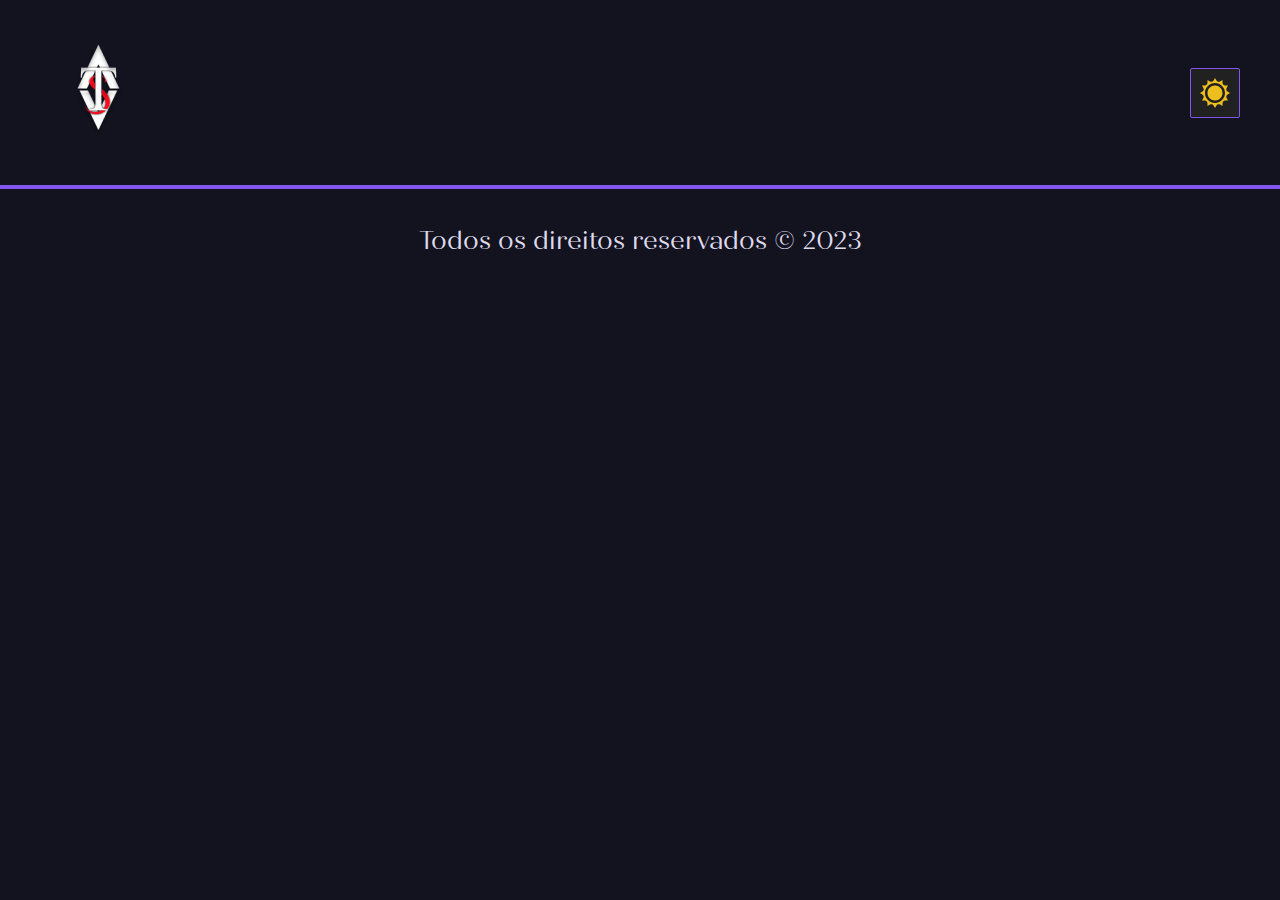
==== Assets/Pages/Capítulos-Destino.html @ 4f45bc05 "commit: no nav" ====
<!DOCTYPE html>
<html lang="pt-br">
<head>
    <meta charset="UTF-8">
    <meta name="viewport" content="width=device-width, initial-scale=1.0">
    <link rel="stylesheet" href="../Sass/style-capítulos.css">
    <title>O Mundo Imperfeito</title>
</head>
<body>
    <header class="header">
        <figure>
            <a href="../../index.html">
                <img src="../Images/Logo.png" alt="Logo">
            </a>
            <a href="../../index.html">
                <img src="../Images/Logo Preta.png" alt="Logo">
            </a>
        </figure>
        <div class="header__button">
            <input type="checkbox" id="checkbox">
            <label for="checkbox" id="ativar">
                <div class="button__background"></div>
            </label>
        </div>
    </header>
    <footer class="footer">
        <h1>Todos os direitos reservados © 2023</h1>
    </footer>
    <script src="../Javascript/Dark-mode.js"></script>
</body>
</html>
---- Assets/Sass/style-capítulos.css ----
.header {
  width: 100%;
  height: 100%;
  display: flex;
  align-items: center;
  justify-content: space-between;
  padding: 40px;
  background-color: #13131F;
  border-bottom: 2px solid #8355EF;
}
.light .header {
  background-color: #F7EAEA;
  border-bottom: 2px solid #CF1928;
}
.header figure {
  display: flex;
  align-items: center;
  justify-content: center;
}
.header figure a:nth-of-type(2) {
  display: none;
}
.light .header figure a:nth-of-type(1) {
  display: none;
}
.light .header figure a:nth-of-type(2) {
  display: block;
}
.header .header__button {
  display: flex;
}
.header .header__button #checkbox {
  display: none;
}
.header .header__button #checkbox:checked + label .button__background {
  background-image: url(../Images/Components/Moon.svg);
}
.header .header__button label {
  width: 50px;
  height: 50px;
  background-color: #212121;
  border: 1px solid #8355EF;
  border-radius: 2px;
  transition: transform 0.2s ease-in-out;
}
.light .header .header__button label {
  border: 1px solid #CF1928;
}
.header .header__button label .button__background {
  background-image: url(../Images/Components/Sun.svg);
  background-size: 30px 30px;
  background-repeat: no-repeat;
  background-position: center center;
  height: 100%;
}

.chapter {
  display: flex;
  flex-direction: column;
  align-items: center;
  justify-content: center;
  padding: 40px;
}
.chapter .chapter__aside {
  display: flex;
  align-items: center;
  justify-content: center;
  flex-direction: column;
}
@media (min-width: 540px) {
  .chapter .chapter__aside {
    width: 100%;
    display: grid;
    align-items: center;
    justify-content: center;
    gap: 40px;
    grid-template-columns: 1fr 1fr;
  }
}
@media (min-width: 750px) {
  .chapter .chapter__aside {
    width: 85%;
  }
}
@media (min-width: 1200px) {
  .chapter .chapter__aside {
    width: 60%;
  }
}
.chapter .chapter__aside figure {
  align-self: center;
  justify-self: center;
  margin: 40px 0;
}
.chapter .chapter__aside figure img {
  width: 250px;
  height: 400px;
  border-radius: 10px;
  box-shadow: 2px 2px 4px #000000;
  cursor: pointer;
  transition: transform 0.2s ease-in-out;
}
.chapter .chapter__aside figure img:hover {
  transform: scale(1.05);
}
@media (min-width: 540px) {
  .chapter .chapter__aside figure img {
    max-width: 100%;
  }
}

.chapter__visit {
  display: flex;
  flex-direction: column;
  align-items: center;
  justify-content: center;
}
.chapter__visit h1 {
  margin: 5px 0;
  font-family: Quiche Display;
  font-weight: 400;
  color: #ded9eb;
  font-size: 35px;
  text-align: center;
}
.light .chapter__visit h1 {
  font-family: Quiche Display;
  font-weight: 400;
  color: #313131;
}
.chapter__visit h2 {
  font-family: Quiche Display Bold;
  font-weight: 700;
  color: #ded9eb;
  font-size: 35px;
  text-align: center;
}
.light .chapter__visit h2 {
  font-family: Quiche Display Bold;
  font-weight: 700;
  color: #313131;
}
.chapter__visit button {
  width: 120px;
  height: 40px;
  margin: 30px 0 0 0;
  border: 1px solid #8355EF;
  border-radius: 5px;
  background-color: #212121;
  cursor: pointer;
  transition: transform 0.2s ease-in-out;
}
.chapter__visit button:hover {
  transform: scale(1.1);
}
.light .chapter__visit button {
  border: 1px solid #CF1928;
  background-color: #EFA3A3;
}
.chapter__visit button a {
  display: flex;
  align-items: center;
  justify-content: space-evenly;
}
.chapter__visit button a p {
  font-size: 20px;
  font-weight: 500;
  font-family: "Quicksand", sans-serif;
  color: #8355EF;
}
.light .chapter__visit button a p {
  color: #CF1928;
}
.light .chapter__visit button a svg:nth-of-type(1) {
  display: none;
}
.chapter__visit button a svg:nth-of-type(2) {
  display: none;
}
.light .chapter__visit button a svg:nth-of-type(2) {
  display: block;
}

.contact__title {
  margin: 40px 0 15px 0;
  width: 50%;
}
.contact__title h1 {
  font-family: Quiche Display;
  font-weight: 400;
  color: #ded9eb;
  font-size: 30px;
}
.light .contact__title h1 {
  font-family: Quiche Display;
  font-weight: 400;
  color: #313131;
}
.contact__title hr {
  height: 2px;
  margin: 15px 0;
  background-image: linear-gradient(to right, #13131F, #8355EF, #13131F);
}
.light .contact__title hr {
  background-image: linear-gradient(to right, #F7EAEA, #CF1928, #F7EAEA);
}

.contact {
  display: flex;
  align-items: center;
  justify-content: space-evenly;
  gap: 40px;
  margin: 0 0 40px 0;
}
.contact div {
  width: 50px;
  height: 50px;
  display: flex;
  align-items: center;
  justify-content: center;
  background-color: #212121;
  border: 1px solid #8355EF;
  border-radius: 100%;
  cursor: pointer;
  transition: transform 0.2s ease-in-out;
}
.contact div:hover {
  transform: scale(1.1);
}
.light .contact div {
  background-color: #EFA3A3;
  border: 1px solid #CF1928;
}
.contact div img {
  width: 25px;
  height: 25px;
  display: block;
}
.contact div img:nth-of-type(2) {
  display: none;
}
.light .contact div img:nth-of-type(1) {
  display: none;
}
.light .contact div img:nth-of-type(2) {
  display: block;
}

.chapter__section {
  display: flex;
  flex-direction: column;
  align-items: center;
  justify-content: center;
  width: 80%;
}
@media (min-width: 1200px) {
  .chapter__section {
    width: 60%;
  }
}
.chapter__section div {
  width: 100%;
}
@media (min-width: 540px) {
  .chapter__section {
    grid-column: span 2;
  }
}
.chapter__section h1 {
  font-family: Quiche Display;
  font-weight: 400;
  color: #ded9eb;
  font-size: 40px;
  text-align: center;
}
.light .chapter__section h1 {
  font-family: Quiche Display;
  font-weight: 400;
  color: #313131;
}
.chapter__section hr {
  height: 2px;
  margin: 15px 0;
  background-image: linear-gradient(to right, #13131F, #8355EF, #13131F);
}
.light .chapter__section hr {
  background-image: linear-gradient(to right, #F7EAEA, #CF1928, #F7EAEA);
}

.section__content {
  margin: 40px 0;
  border: 2px solid #8355EF;
  border-bottom: none;
  box-shadow: 2px 2px 4px #000000;
}
.light .section__content {
  border: 2px solid #CF1928;
  border-bottom: none;
}
.section__content div {
  padding: 40px;
  border-bottom: 2px solid #8355EF;
}
.light .section__content div {
  border-bottom: 2px solid #CF1928;
}
.section__content div h2 {
  margin: 10px 0;
  font-size: 30px;
  font-family: Quiche Display;
  font-weight: 400;
  color: #ded9eb;
}
.light .section__content div h2 {
  font-family: Quiche Display;
  font-weight: 400;
  color: #313131;
}
.section__content div h3 {
  margin: 10px 0;
  font-family: "Quicksand", sans-serif;
  font-weight: 400;
  color: #8d859c;
  font-size: 18px;
}
.light .section__content div h3 {
  font-family: "Quicksand", sans-serif;
  font-weight: 400;
  color: #6D6767;
}

.footer {
  background-color: #13131F;
  padding: 40px;
  border-top: 2px solid #8355EF;
}
.light .footer {
  background-color: #F7EAEA;
  border-top: 2px solid #CF1928;
}
.footer h1 {
  font-size: 25px;
  font-weight: 300;
  font-family: Quiche Display;
  color: #ded9eb;
  text-align: center;
}
.light .footer h1 {
  color: #313131;
}

@font-face {
  font-family: Quiche Display;
  src: url(../Fonts/QuicheDisplay-Regular.ttf) format(truetype);
}
@font-face {
  font-family: Quiche Display Bold;
  src: url(../Fonts/QuicheDisplay-Bold.ttf) format(truetype);
}
*::-webkit-scrollbar {
  width: 15px;
  height: 15px;
}

::-webkit-scrollbar-track {
  background-color: #13131F;
}

::-webkit-scrollbar-thumb {
  background-color: #8355EF;
  border-radius: 15px;
}

* {
  margin: 0;
  padding: 0;
  border: 0;
  box-sizing: border-box;
  text-decoration: none;
  list-style: none;
}

body {
  background-color: #13131F;
}

body.light {
  background-color: #F7EAEA;
}/*# sourceMappingURL=style-capítulos.css.map */
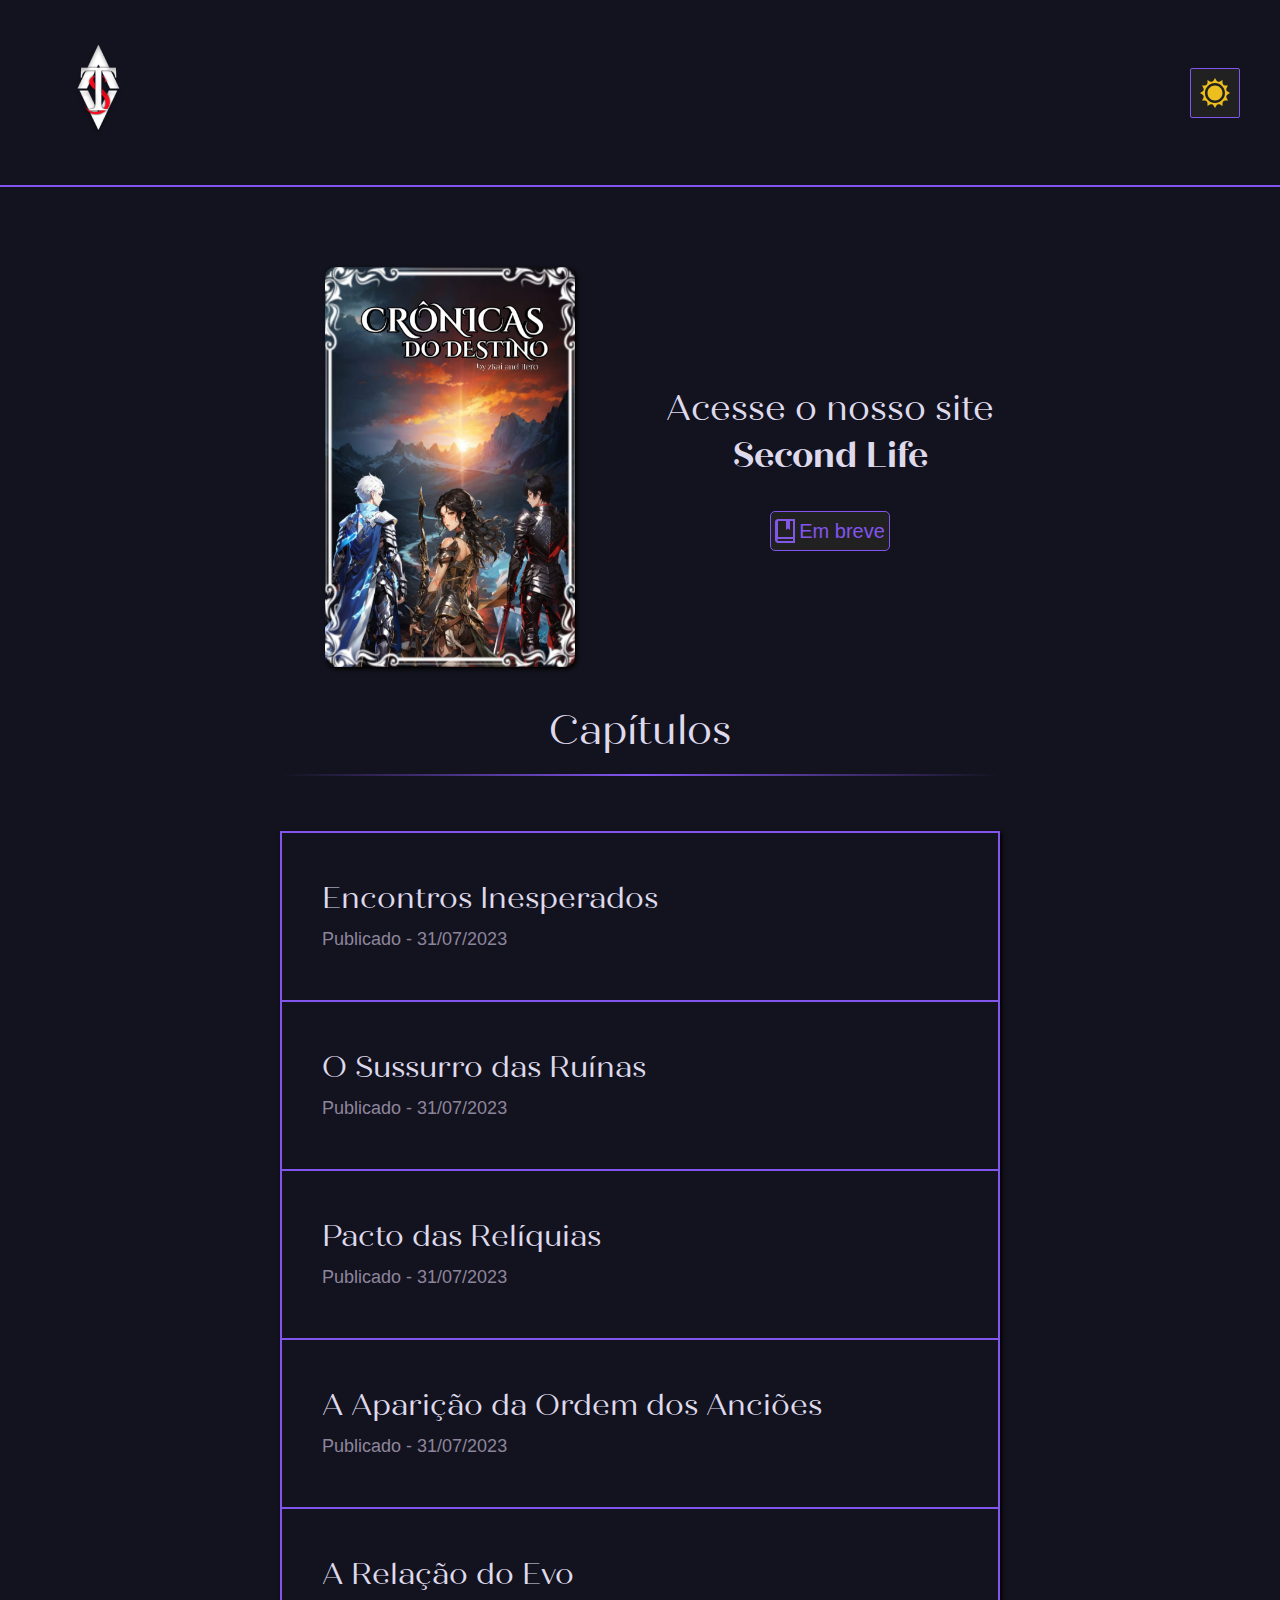
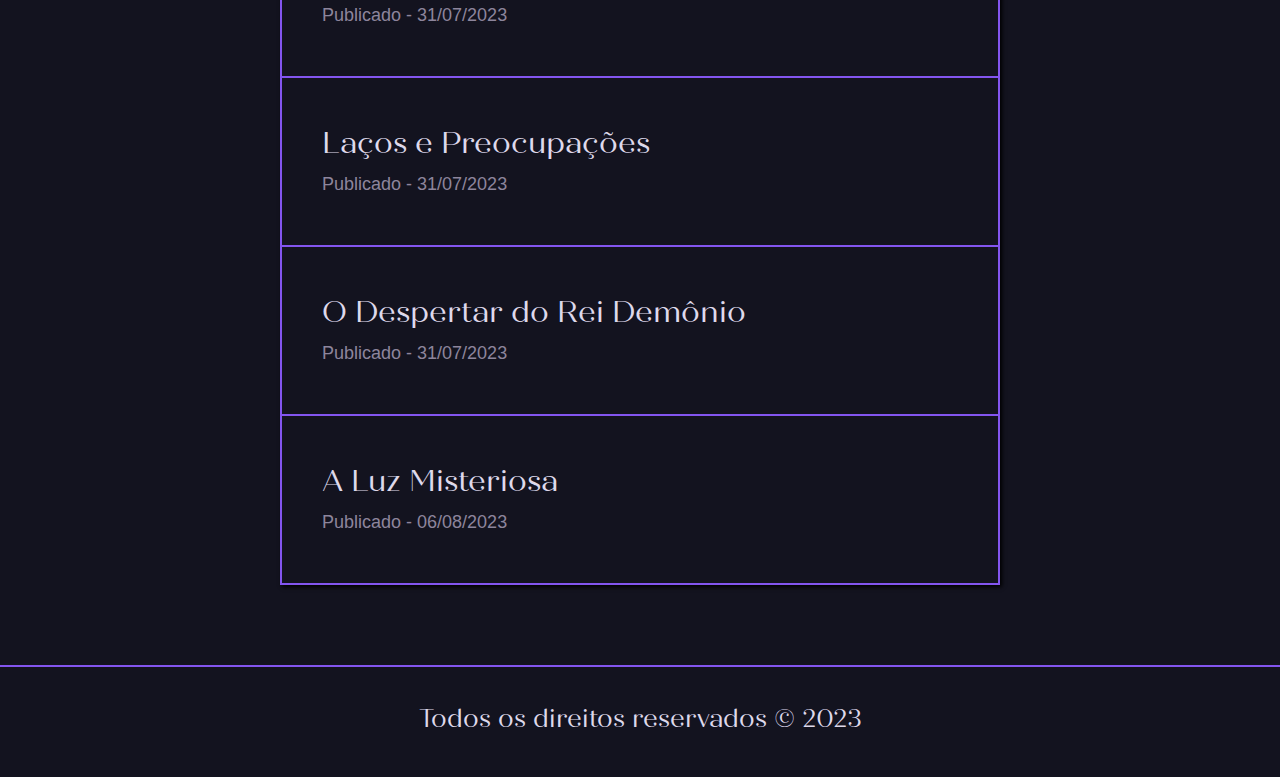
==== commit e1ebf56e: "Commit: chapter destiny" ====
--- a/Assets/Pages/Capítulos-Destino.html
+++ b/Assets/Pages/Capítulos-Destino.html
@@ -23,6 +23,85 @@
             </label>
         </div>
     </header>
+    <main class="chapter">
+        <section class="chapter__aside">
+            <figure>
+                <a href="#" target="_blank">
+                    <img src="../Images/Crônicas do Destino.jpg" alt="Crônicas do Destino">
+                </a>
+            </figure>
+            <div class="chapter__visit">
+                <h1>Acesse o nosso site</h1>
+                <h2>Second Life</h2>
+                <button>
+                    <a href="#" target="_blank">
+                        <svg xmlns="http://www.w3.org/2000/svg" width="20" height="24" viewBox="0 0 20 24" fill="none">
+                            <path fill-rule="evenodd" clip-rule="evenodd" d="M20 24H3C1.343 24 0 22.657 0 21V3C0 1.343 1.343 0 3 0H20V24ZM18 20H3.495C2.12 20 2.12 22 3.495 22H18V20ZM18 2H15V11L13 9.453L11 11V2H3V18H18V2Z" fill="#8257E6"/>
+                        </svg>
+                        <svg xmlns="http://www.w3.org/2000/svg" width="20" height="24" viewBox="0 0 20 24" fill="none">
+                            <path fill-rule="evenodd" clip-rule="evenodd" d="M20 24H3C1.343 24 0 22.657 0 21V3C0 1.343 1.343 0 3 0H20V24ZM18 20H3.495C2.12 20 2.12 22 3.495 22H18V20ZM18 2H15V11L13 9.453L11 11V2H3V18H18V2Z" fill="#CF1928"/>
+                        </svg>
+                        <p>Em breve</p>
+                    </a>
+                </button>
+            </div>
+        </section>
+        <section class="chapter__section">
+            <div>
+                <h1>Capítulos</h1>
+                <hr>
+            </div>
+            <div class="section__content">
+                <a href="https://getinkspired.com/pt/story/355662/chapter/cap-tulo-1-encontros-inesperados-961804/" target="_blank">
+                    <div>
+                        <h2>Encontros Inesperados</h2>
+                        <h3>Publicado - 31/07/2023</h3>
+                    </div>
+                </a>
+                <a href="https://getinkspired.com/pt/story/355662/chapter/cap-tulo-2-o-sussurro-das-ru-nas-961820/" target="_blank">
+                    <div>
+                        <h2>O Sussurro das Ruínas</h2>
+                        <h3>Publicado - 31/07/2023</h3>
+                    </div>
+                </a>
+                <a href="https://getinkspired.com/pt/story/355662/chapter/cap-tulo-3-pacto-das-rel-quias-961842/" target="_blank">
+                    <div>
+                        <h2>Pacto das Relíquias</h2>
+                        <h3>Publicado - 31/07/2023</h3>
+                    </div>
+                </a>
+                <a href="https://getinkspired.com/pt/story/355662/chapter/cap-tulo-4-a-apari-o-da-ordem-dos-anci-es-961845/" target="_blank">
+                    <div>
+                        <h2>A Aparição da Ordem dos Anciões</h2>
+                        <h3>Publicado - 31/07/2023</h3>
+                    </div>
+                </a>
+                <a href="https://getinkspired.com/pt/story/355662/chapter/cap-tulo-5-a-revela-o-do-evo-961853/" target="_blank">
+                    <div>
+                        <h2>A Relação do Evo</h2>
+                        <h3>Publicado - 31/07/2023</h3>
+                    </div>
+                </a>
+                <a href="https://getinkspired.com/pt/story/355662/chapter/cap-tulo-6-la-os-e-preocupa-es-961856/" target="_blank">
+                    <div>
+                        <h2>Laços e Preocupações</h2>
+                        <h3>Publicado - 31/07/2023</h3>
+                    </div>
+                </a>
+                <a href="https://getinkspired.com/pt/story/355662/chapter/cap-tulo-7-o-despertar-do-rei-dem-nio-961860/" target="_blank">
+                    <div>
+                        <h2>O Despertar do Rei Demônio</h2>
+                        <h3>Publicado - 31/07/2023</h3>
+                    </div>
+                </a>
+                <a href="https://getinkspired.com/pt/story/355662/chapter/cap-tulo-8-a-luz-misteriosa-966723/" target="_blank">
+                    <div>
+                        <h2>A Luz Misteriosa</h2>
+                        <h3>Publicado - 06/08/2023</h3>
+                    </div>
+                </a>
+            </div>
+    </main>
     <footer class="footer">
         <h1>Todos os direitos reservados © 2023</h1>
     </footer>
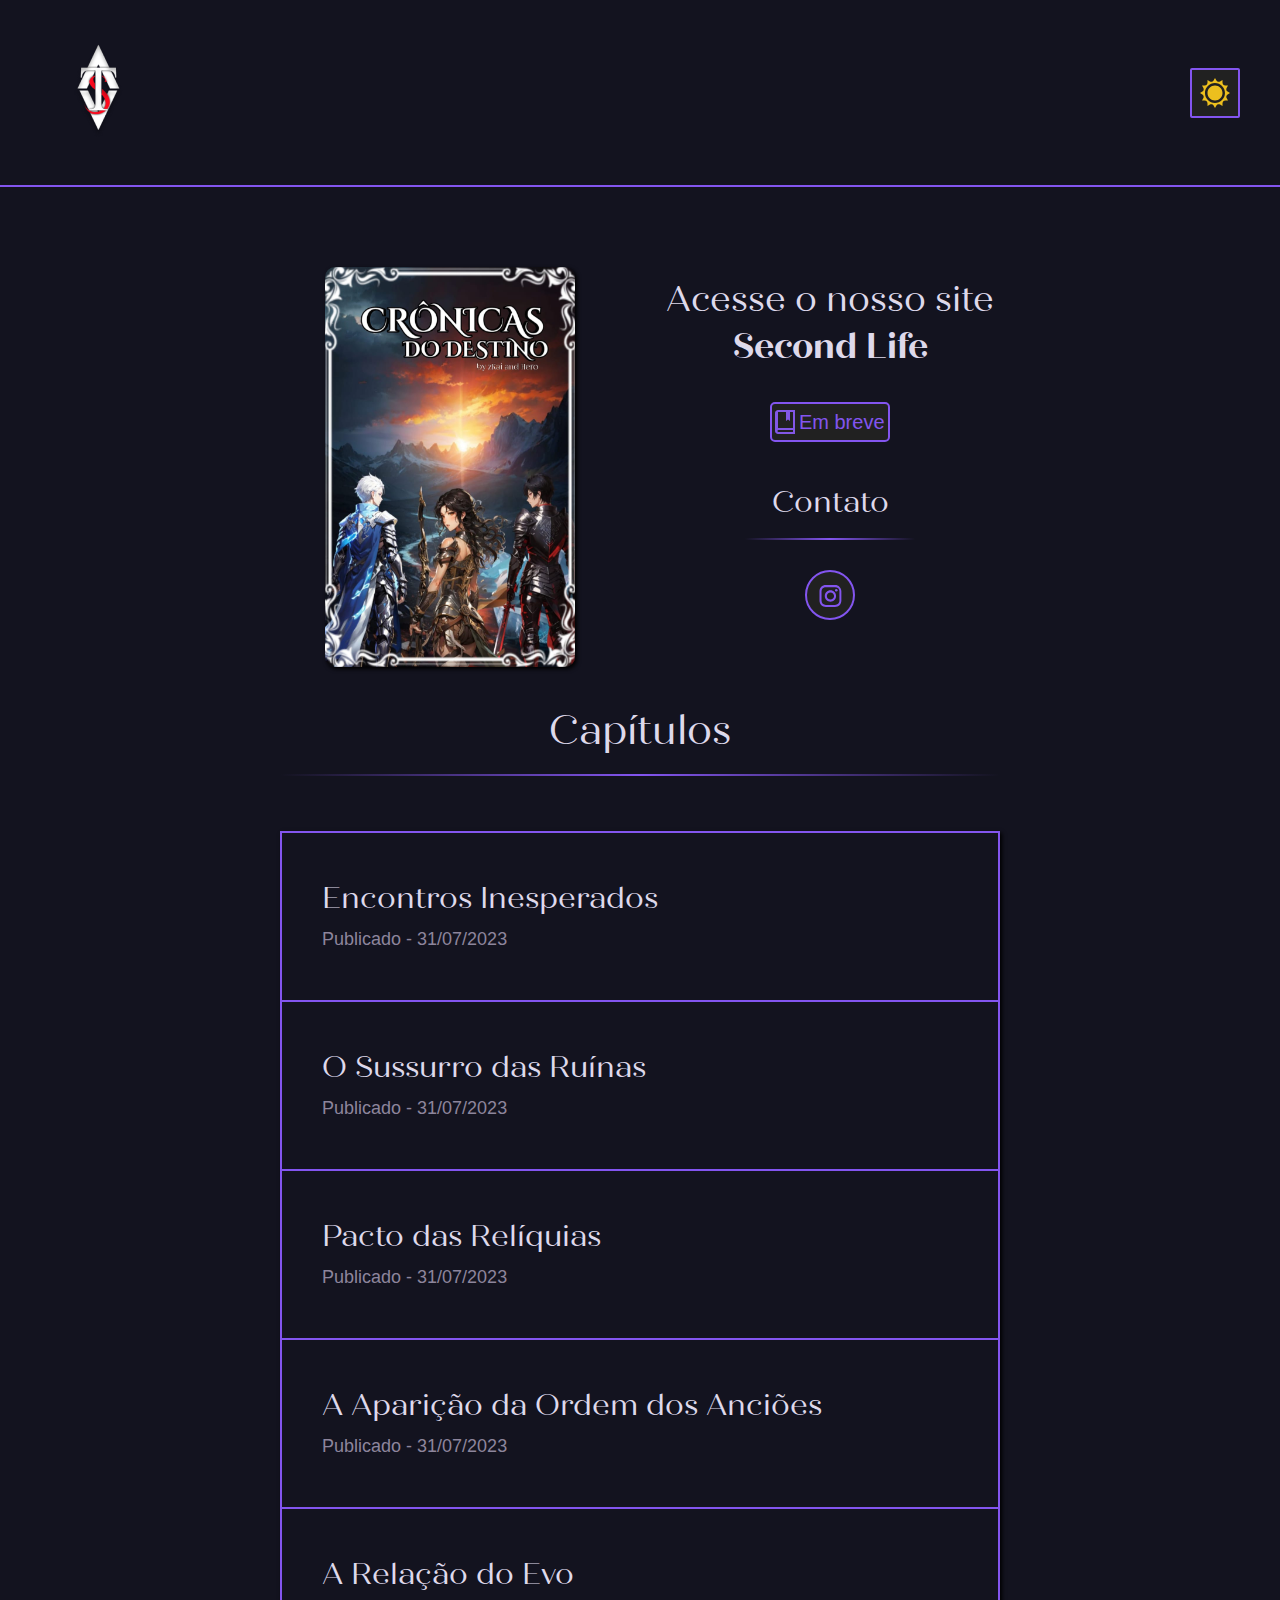
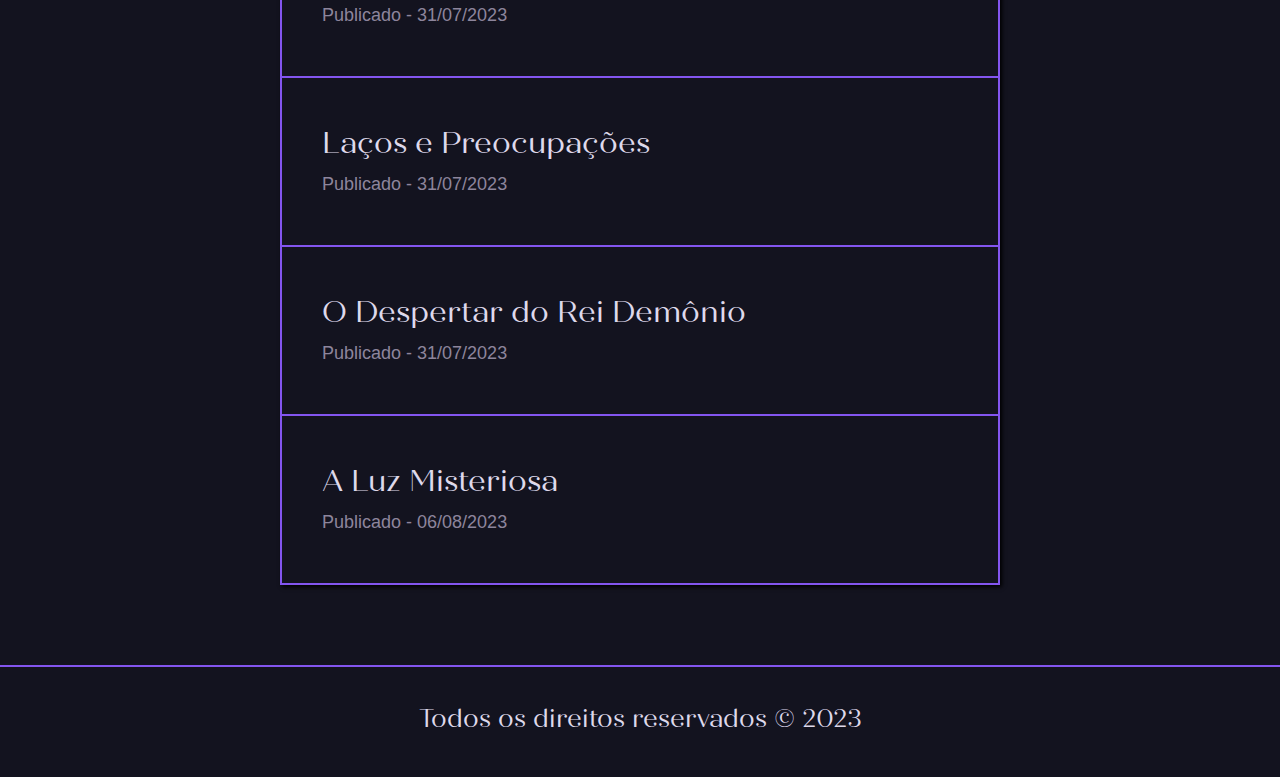
==== commit f62c6a9e: "commit: finish chapters" ====
--- a/Assets/Pages/Capítulos-Destino.html
+++ b/Assets/Pages/Capítulos-Destino.html
@@ -44,6 +44,18 @@
                         <p>Em breve</p>
                     </a>
                 </button>
+                <div class="contact__title">
+                    <h1>Contato</h1>
+                    <hr>
+                </div>
+                <div class="contact">
+                    <div>
+                        <a href="https://www.instagram.com/zkai_herotx/" target="_blank">
+                            <img src="../Images/Components/Instagram.svg" alt="Instagram">
+                            <img src="../Images/Components/Instagram-light.svg" alt="Instagram">
+                        </a>
+                    </div>
+                </div>
             </div>
         </section>
         <section class="chapter__section">
--- a/Assets/Sass/style-capítulos.css
+++ b/Assets/Sass/style-capítulos.css
@@ -17,10 +17,10 @@
   align-items: center;
   justify-content: center;
 }
+.light .header figure a:nth-of-type(1) {
+  display: none;
+}
 .header figure a:nth-of-type(2) {
-  display: none;
-}
-.light .header figure a:nth-of-type(1) {
   display: none;
 }
 .light .header figure a:nth-of-type(2) {
@@ -39,12 +39,18 @@
   width: 50px;
   height: 50px;
   background-color: #212121;
-  border: 1px solid #8355EF;
+  border: 2px solid #8355EF;
   border-radius: 2px;
   transition: transform 0.2s ease-in-out;
 }
+.header .header__button label:hover {
+  border: 2px solid #5005FF;
+}
 .light .header .header__button label {
-  border: 1px solid #CF1928;
+  border: 2px solid #CF1928;
+}
+.light .header .header__button label:hover {
+  border: 2px solid #aa1221;
 }
 .header .header__button label .button__background {
   background-image: url(../Images/Components/Sun.svg);
@@ -144,18 +150,22 @@
   width: 120px;
   height: 40px;
   margin: 30px 0 0 0;
-  border: 1px solid #8355EF;
+  border: 2px solid #8355EF;
   border-radius: 5px;
   background-color: #212121;
   cursor: pointer;
   transition: transform 0.2s ease-in-out;
 }
 .chapter__visit button:hover {
+  border: 2px solid #5005FF;
   transform: scale(1.1);
 }
 .light .chapter__visit button {
-  border: 1px solid #CF1928;
+  border: 2px solid #CF1928;
   background-color: #EFA3A3;
+}
+.light .chapter__visit button:hover {
+  border: 2px solid #aa1221;
 }
 .chapter__visit button a {
   display: flex;
@@ -219,17 +229,21 @@
   align-items: center;
   justify-content: center;
   background-color: #212121;
-  border: 1px solid #8355EF;
+  border: 2px solid #8355EF;
   border-radius: 100%;
   cursor: pointer;
   transition: transform 0.2s ease-in-out;
 }
 .contact div:hover {
+  border: 2px solid #5005FF;
   transform: scale(1.1);
 }
 .light .contact div {
   background-color: #EFA3A3;
-  border: 1px solid #CF1928;
+  border: 2px solid #CF1928;
+}
+.light .contact div:hover {
+  border: 2px solid #aa1221;
 }
 .contact div img {
   width: 25px;
@@ -300,6 +314,7 @@
 .section__content div {
   padding: 40px;
   border-bottom: 2px solid #8355EF;
+  cursor: pointer;
 }
 .light .section__content div {
   border-bottom: 2px solid #CF1928;
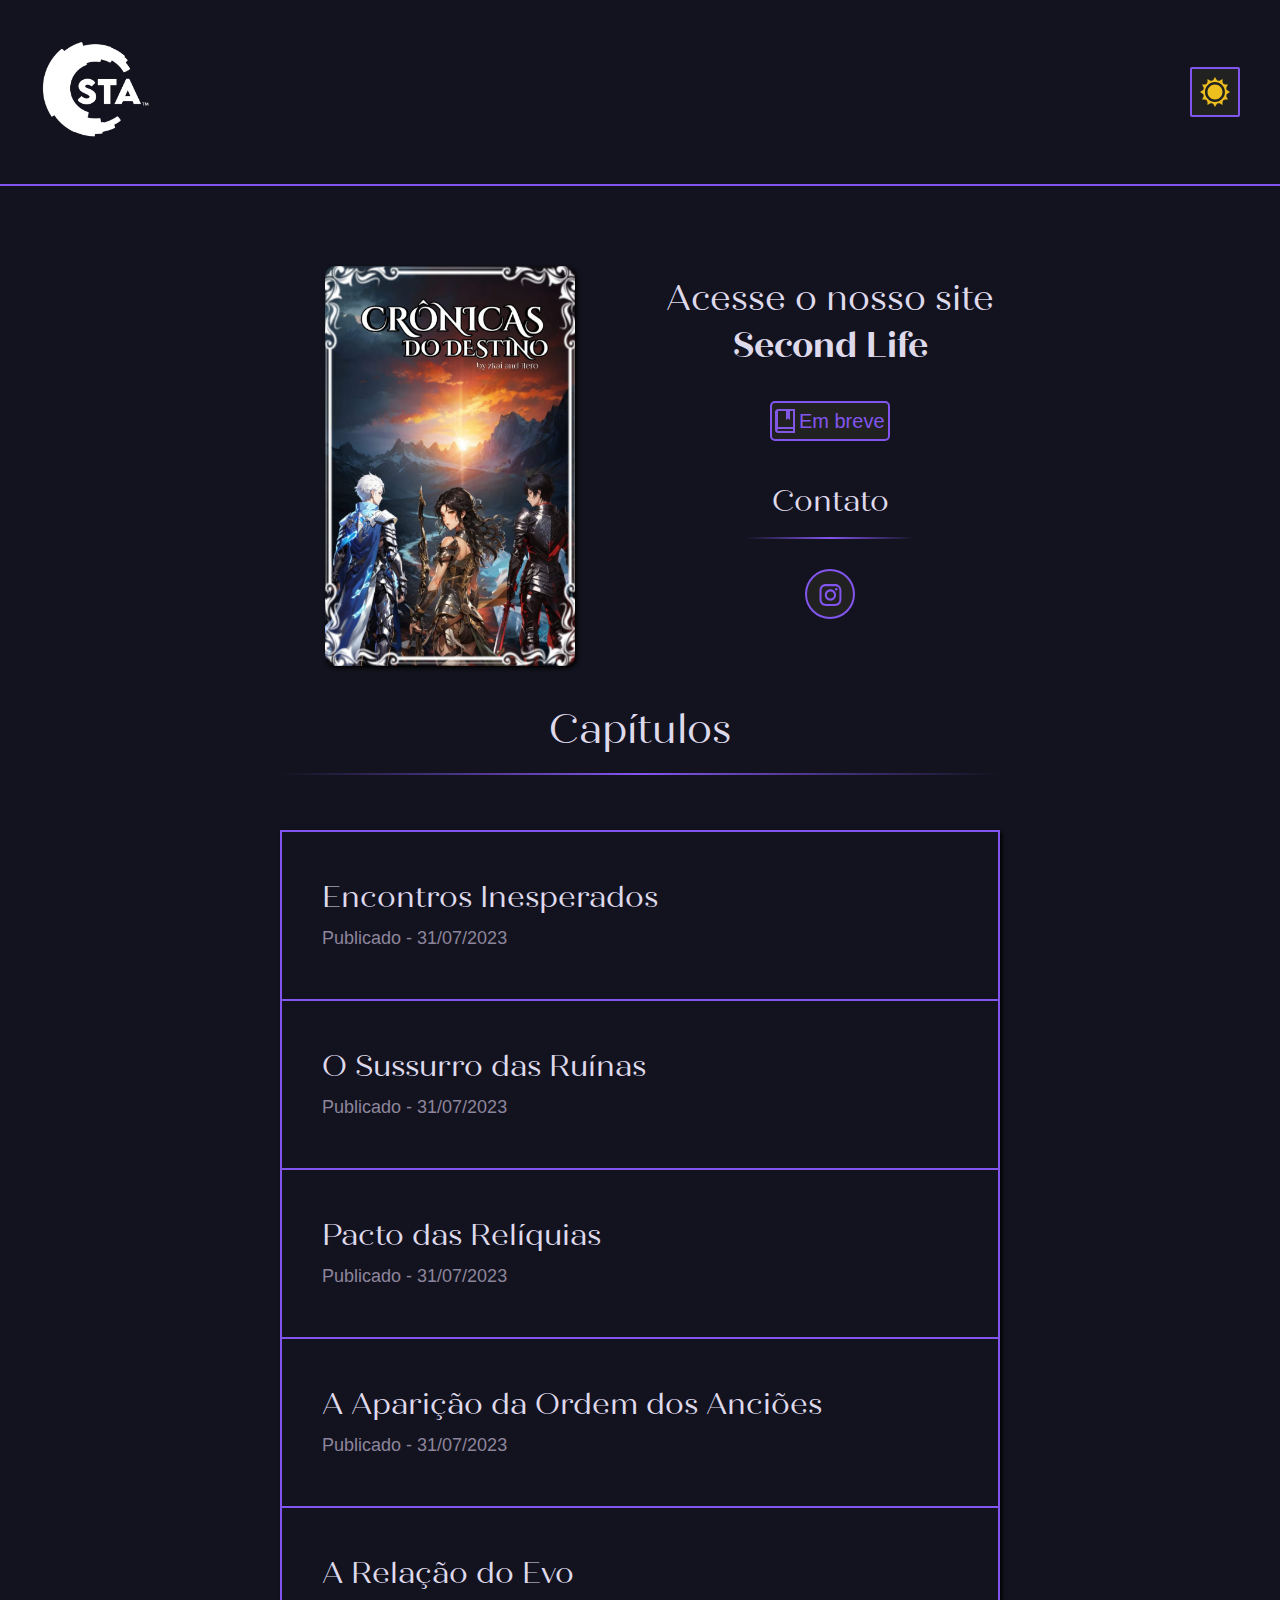
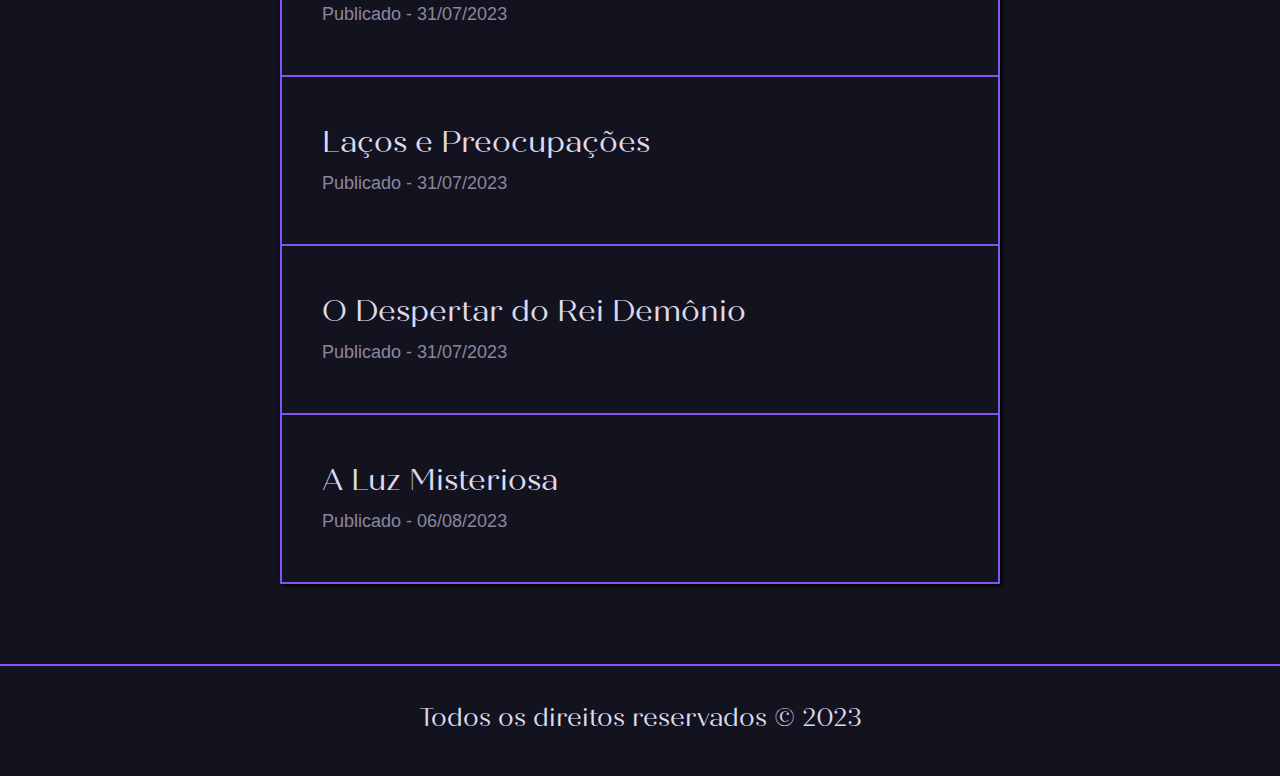
==== commit 7a3a6f1d: "commit: new favicom" ====
--- a/Assets/Pages/Capítulos-Destino.html
+++ b/Assets/Pages/Capítulos-Destino.html
@@ -3,6 +3,7 @@
 <head>
     <meta charset="UTF-8">
     <meta name="viewport" content="width=device-width, initial-scale=1.0">
+    <link rel="icon" href="Assets/Images/Logo Preta.png">
     <link rel="stylesheet" href="../Sass/style-capítulos.css">
     <title>O Mundo Imperfeito</title>
 </head>
--- a/Assets/Sass/style-capítulos.css
+++ b/Assets/Sass/style-capítulos.css
@@ -16,6 +16,10 @@
   display: flex;
   align-items: center;
   justify-content: center;
+}
+.header figure img {
+  width: 110px;
+  height: 100px;
 }
 .light .header figure a:nth-of-type(1) {
   display: none;
@@ -217,6 +221,7 @@
 
 .contact {
   display: flex;
+  flex-wrap: wrap;
   align-items: center;
   justify-content: space-evenly;
   gap: 40px;
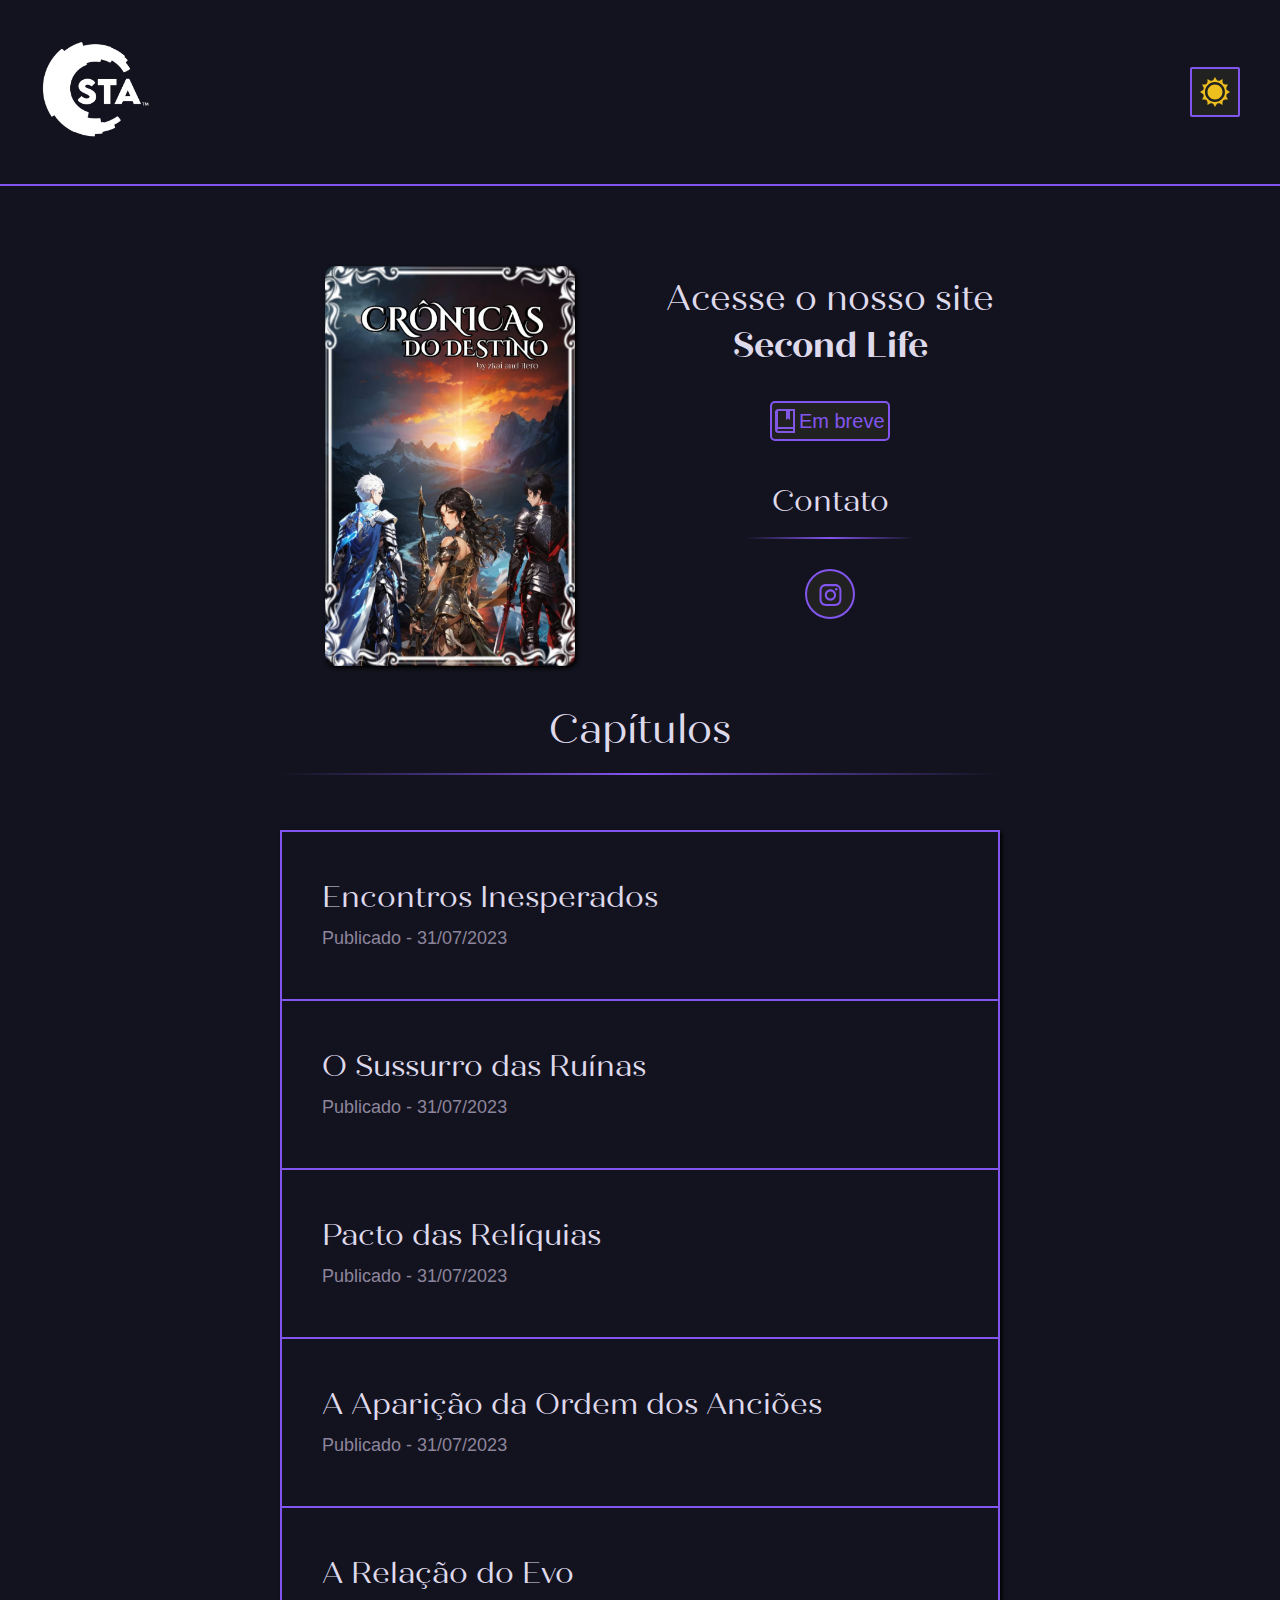
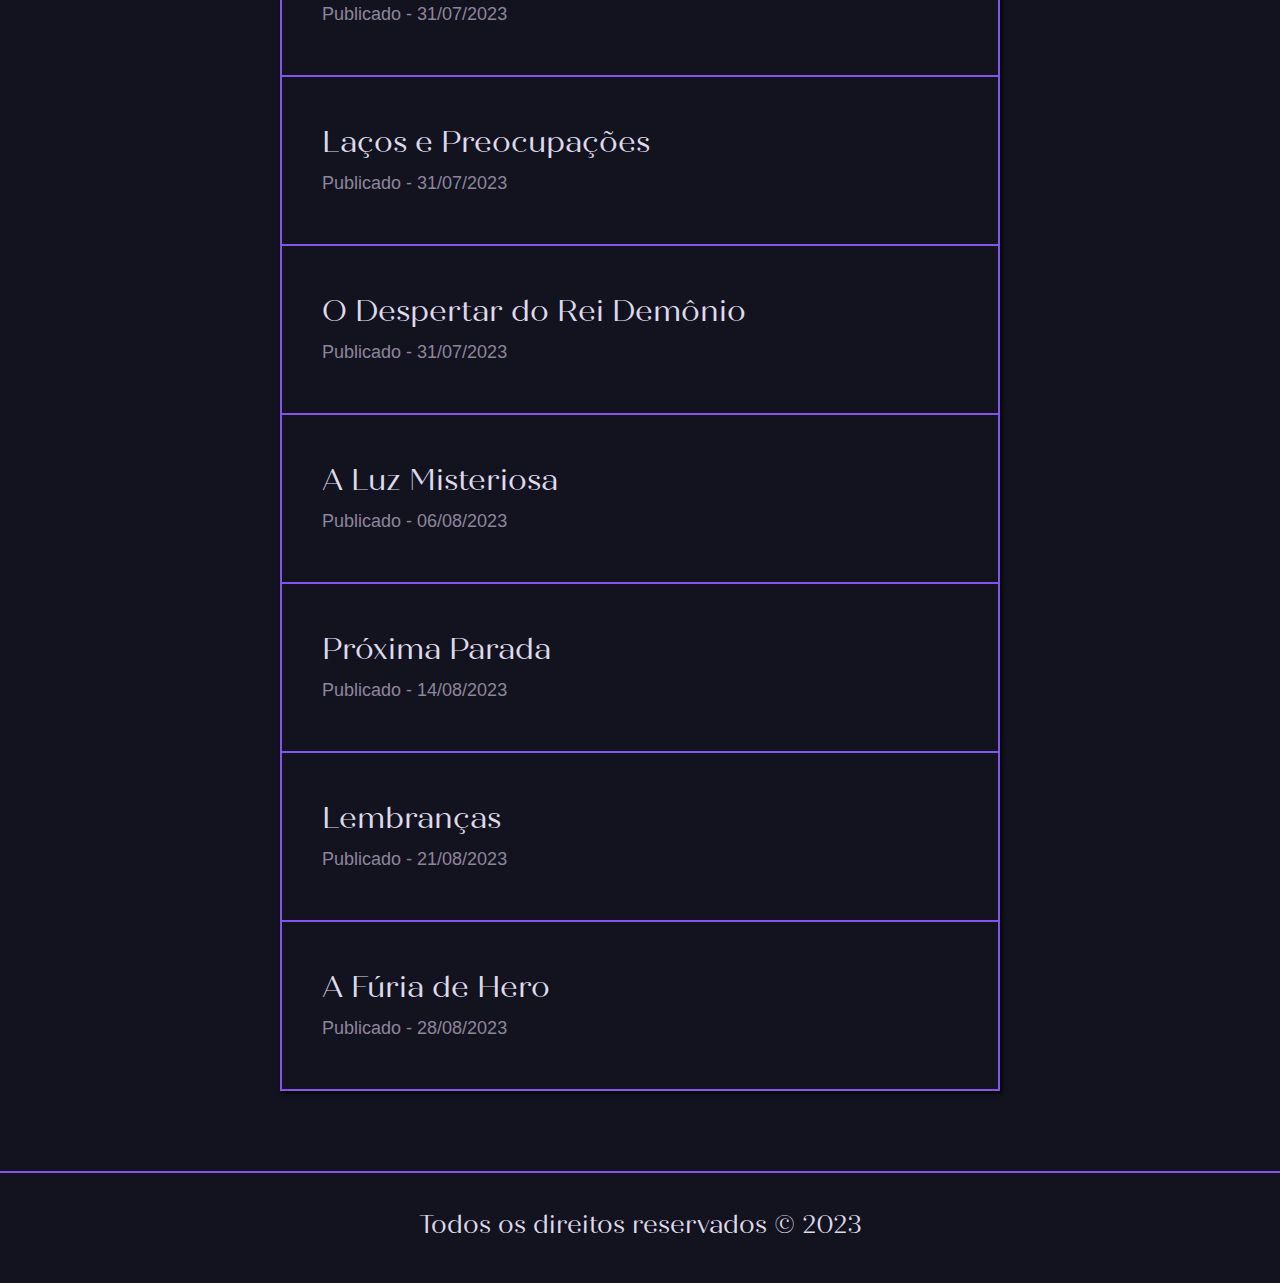
==== commit def64871: "commit: new page. new variable color scss. new slide. new chapters. none style-capítulos.css." ====
--- a/Assets/Pages/Capítulos-Destino.html
+++ b/Assets/Pages/Capítulos-Destino.html
@@ -3,8 +3,8 @@
 <head>
     <meta charset="UTF-8">
     <meta name="viewport" content="width=device-width, initial-scale=1.0">
-    <link rel="icon" href="Assets/Images/Logo Preta.png">
-    <link rel="stylesheet" href="../Sass/style-capítulos.css">
+    <link rel="icon" href="../Images/Logo Preta.png">
+    <link rel="stylesheet" href="../Sass/style.css">
     <title>O Mundo Imperfeito</title>
 </head>
 <body>
@@ -49,13 +49,13 @@
                     <h1>Contato</h1>
                     <hr>
                 </div>
-                <div class="contact">
-                    <div>
-                        <a href="https://www.instagram.com/zkai_herotx/" target="_blank">
+                <div class="contact__rede-social">
+                    <a href="https://www.instagram.com/zkai_herotx/" target="_blank">
+                        <div>
                             <img src="../Images/Components/Instagram.svg" alt="Instagram">
                             <img src="../Images/Components/Instagram-light.svg" alt="Instagram">
-                        </a>
-                    </div>
+                        </div>
+                    </a>
                 </div>
             </div>
         </section>
@@ -113,7 +113,26 @@
                         <h3>Publicado - 06/08/2023</h3>
                     </div>
                 </a>
+                <a href="https://getinkspired.com/pt/story/355662/chapter/cap-tulo-9-pr-ximo-parada-973218/" target="_blank">
+                    <div>
+                        <h2>Próxima Parada</h2>
+                        <h3>Publicado - 14/08/2023</h3>
+                    </div>
+                </a>
+                <a href="https://getinkspired.com/pt/story/355662/chapter/cap-tulo-10-lembran-as-979065/" target="_blank">
+                    <div>
+                        <h2>Lembranças</h2>
+                        <h3>Publicado - 21/08/2023</h3>
+                    </div>
+                </a>
+                <a href="https://getinkspired.com/pt/story/355662/chapter/capitulo-11-a-f-ria-de-hero-985203/" target="_blank">
+                    <div>
+                        <h2>A Fúria de Hero</h2>
+                        <h3>Publicado - 28/08/2023</h3>
+                    </div>
+                </a>
             </div>
+        </section>
     </main>
     <footer class="footer">
         <h1>Todos os direitos reservados © 2023</h1>
--- a/Assets/Sass/style.css
+++ b/Assets/Sass/style.css
@@ -0,0 +1,537 @@
+.header {
+  width: 100%;
+  height: 100%;
+  display: flex;
+  align-items: center;
+  justify-content: space-between;
+  padding: 40px;
+  background-color: #13131F;
+  border-bottom: 2px solid #8355EF;
+}
+.light .header {
+  background-color: #F7EAEA;
+  border-bottom: 2px solid #CF1928;
+}
+.header figure {
+  display: flex;
+  align-items: center;
+  justify-content: center;
+}
+.header figure img {
+  width: 110px;
+  height: 100px;
+}
+.light .header figure a:nth-of-type(1) {
+  display: none;
+}
+.header figure a:nth-of-type(2) {
+  display: none;
+}
+.light .header figure a:nth-of-type(2) {
+  display: block;
+}
+.header .header__button {
+  display: flex;
+}
+.header .header__button #checkbox {
+  display: none;
+}
+.header .header__button #checkbox:checked + label .button__background {
+  background-image: url(../Images/Components/Moon.svg);
+}
+.header .header__button label {
+  width: 50px;
+  height: 50px;
+  background-color: #212121;
+  border: 2px solid #8355EF;
+  border-radius: 2px;
+  transition: transform 0.2s ease-in-out;
+}
+.header .header__button label:hover {
+  border: 2px solid #5005FF;
+}
+.light .header .header__button label {
+  border: 2px solid #CF1928;
+}
+.light .header .header__button label:hover {
+  border: 2px solid #aa1221;
+}
+.header .header__button label .button__background {
+  background-image: url(../Images/Components/Sun.svg);
+  background-size: 30px 30px;
+  background-repeat: no-repeat;
+  background-position: center center;
+  height: 100%;
+}
+
+.principal {
+  display: flex;
+  flex-direction: column;
+  align-items: center;
+  justify-content: center;
+  padding: 40px;
+}
+.principal h1 {
+  font-family: Quiche Display;
+  font-weight: 400;
+  color: #ded9eb;
+  font-size: 40px;
+  text-align: center;
+}
+.light .principal h1 {
+  font-family: Quiche Display;
+  font-weight: 400;
+  color: #313131;
+}
+.principal span {
+  font-family: Quiche Display Bold;
+  font-weight: 700;
+  color: #ded9eb;
+  font-size: 35px;
+}
+.light .principal span {
+  font-family: Quiche Display Bold;
+  font-weight: 700;
+  color: #313131;
+}
+
+.principal__section {
+  display: flex;
+  align-items: center;
+  justify-content: center;
+  margin: 40px 0;
+}
+.principal__section .swiper {
+  width: 250px;
+  height: 150px;
+}
+@media (min-width: 540px) {
+  .principal__section .swiper {
+    width: 450px;
+    height: 250px;
+  }
+}
+@media (min-width: 750px) {
+  .principal__section .swiper {
+    width: 600px;
+    height: 300px;
+  }
+}
+.principal__section .swiper img {
+  width: 100%;
+  height: 100%;
+}
+
+.principal__title h2 {
+  font-family: Quiche Display;
+  font-weight: 400;
+  color: #ded9eb;
+  font-size: 35px;
+  margin: 25px 0 40px 0;
+}
+.light .principal__title h2 {
+  font-family: Quiche Display;
+  font-weight: 400;
+  color: #313131;
+}
+.principal__title span {
+  font-family: Quiche Display;
+  font-weight: 400;
+  color: #ded9eb;
+  font-size: 30px;
+}
+.light .principal__title span {
+  font-family: Quiche Display;
+  font-weight: 400;
+  color: #313131;
+}
+.principal__title hr {
+  height: 2px;
+  background-image: linear-gradient(to right, #13131F, #8355EF, #13131F);
+}
+.light .principal__title hr {
+  background-image: linear-gradient(to right, #F7EAEA, #CF1928, #F7EAEA);
+}
+
+.principal__books {
+  width: 80%;
+  margin: 40px 0;
+}
+.principal__books div {
+  width: 100%;
+}
+.principal__books div h3 {
+  font-family: Quiche Display;
+  font-weight: 400;
+  color: #ded9eb;
+  font-size: 30px;
+  margin: 0 0 15px 0;
+}
+.light .principal__books div h3 {
+  font-family: Quiche Display;
+  font-weight: 400;
+  color: #313131;
+}
+.principal__books div figure {
+  display: flex;
+  align-items: center;
+  overflow-x: auto;
+  gap: 50px;
+}
+.principal__books div figure img {
+  max-width: 100%;
+  max-height: 400px;
+  min-width: 180px;
+  min-height: 250px;
+  border-radius: 15px 0;
+  box-shadow: 2px 2px 4px #000000;
+}
+
+.chapter {
+  display: flex;
+  flex-direction: column;
+  align-items: center;
+  justify-content: center;
+  padding: 40px;
+}
+.chapter .chapter__aside {
+  display: flex;
+  align-items: center;
+  justify-content: center;
+  flex-direction: column;
+}
+@media (min-width: 540px) {
+  .chapter .chapter__aside {
+    width: 100%;
+    display: grid;
+    align-items: center;
+    justify-content: center;
+    gap: 40px;
+    grid-template-columns: 1fr 1fr;
+  }
+}
+@media (min-width: 750px) {
+  .chapter .chapter__aside {
+    width: 85%;
+  }
+}
+@media (min-width: 1200px) {
+  .chapter .chapter__aside {
+    width: 60%;
+  }
+}
+.chapter .chapter__aside figure {
+  align-self: center;
+  justify-self: center;
+  margin: 40px 0;
+}
+.chapter .chapter__aside figure img {
+  width: 250px;
+  height: 400px;
+  border-radius: 10px;
+  box-shadow: 2px 2px 4px #000000;
+  cursor: pointer;
+  transition: transform 0.2s ease-in-out;
+}
+.chapter .chapter__aside figure img:hover {
+  transform: scale(1.05);
+}
+@media (min-width: 540px) {
+  .chapter .chapter__aside figure img {
+    max-width: 100%;
+  }
+}
+
+.chapter__visit {
+  display: flex;
+  flex-direction: column;
+  align-items: center;
+  justify-content: center;
+}
+.chapter__visit h1 {
+  margin: 5px 0;
+  font-family: Quiche Display;
+  font-weight: 400;
+  color: #ded9eb;
+  font-size: 35px;
+  text-align: center;
+}
+.light .chapter__visit h1 {
+  font-family: Quiche Display;
+  font-weight: 400;
+  color: #313131;
+}
+.chapter__visit h2 {
+  font-family: Quiche Display Bold;
+  font-weight: 700;
+  color: #ded9eb;
+  font-size: 35px;
+  text-align: center;
+}
+.light .chapter__visit h2 {
+  font-family: Quiche Display Bold;
+  font-weight: 700;
+  color: #313131;
+}
+.chapter__visit button {
+  width: 120px;
+  height: 40px;
+  margin: 30px 0 0 0;
+  border: 2px solid #8355EF;
+  border-radius: 5px;
+  background-color: #212121;
+  cursor: pointer;
+  transition: transform 0.2s ease-in-out;
+}
+.chapter__visit button:hover {
+  transform: scale(1.1);
+}
+.light .chapter__visit button {
+  border: 2px solid #CF1928;
+  background-color: #EFA3A3;
+}
+.chapter__visit button a {
+  display: flex;
+  align-items: center;
+  justify-content: space-evenly;
+}
+.chapter__visit button a p {
+  font-size: 20px;
+  font-weight: 500;
+  font-family: "Quicksand", sans-serif;
+  color: #8355EF;
+}
+.light .chapter__visit button a p {
+  color: #CF1928;
+}
+.light .chapter__visit button a svg:nth-of-type(1) {
+  display: none;
+}
+.chapter__visit button a svg:nth-of-type(2) {
+  display: none;
+}
+.light .chapter__visit button a svg:nth-of-type(2) {
+  display: block;
+}
+
+.contact__title {
+  margin: 40px 0 15px 0;
+  width: 50%;
+}
+.contact__title h1 {
+  font-family: Quiche Display;
+  font-weight: 400;
+  color: #ded9eb;
+  font-size: 30px;
+}
+.light .contact__title h1 {
+  font-family: Quiche Display;
+  font-weight: 400;
+  color: #313131;
+}
+.contact__title hr {
+  height: 2px;
+  margin: 15px 0;
+  background-image: linear-gradient(to right, #13131F, #8355EF, #13131F);
+}
+.light .contact__title hr {
+  background-image: linear-gradient(to right, #F7EAEA, #CF1928, #F7EAEA);
+}
+
+.contact__rede-social {
+  display: flex;
+  flex-wrap: wrap;
+  align-items: center;
+  justify-content: space-evenly;
+  gap: 40px;
+  margin: 0 0 40px 0;
+}
+.contact__rede-social div {
+  width: 50px;
+  height: 50px;
+  display: flex;
+  align-items: center;
+  justify-content: center;
+  background-color: #212121;
+  border: 2px solid #8355EF;
+  border-radius: 100%;
+  cursor: pointer;
+  transition: transform 0.2s ease-in-out;
+}
+.contact__rede-social div:hover {
+  transform: scale(1.1);
+}
+.light .contact__rede-social div {
+  background-color: #EFA3A3;
+  border: 2px solid #CF1928;
+}
+.contact__rede-social div img {
+  width: 25px;
+  height: 25px;
+  display: block;
+}
+.contact__rede-social div img:nth-of-type(2) {
+  display: none;
+}
+.light .contact__rede-social div img:nth-of-type(1) {
+  display: none;
+}
+.light .contact__rede-social div img:nth-of-type(2) {
+  display: block;
+}
+
+.chapter__section {
+  display: flex;
+  flex-direction: column;
+  align-items: center;
+  justify-content: center;
+  width: 80%;
+}
+@media (min-width: 1200px) {
+  .chapter__section {
+    width: 60%;
+  }
+}
+.chapter__section div {
+  width: 100%;
+}
+@media (min-width: 540px) {
+  .chapter__section {
+    grid-column: span 2;
+  }
+}
+.chapter__section h1 {
+  font-family: Quiche Display;
+  font-weight: 400;
+  color: #ded9eb;
+  font-size: 40px;
+  text-align: center;
+}
+.light .chapter__section h1 {
+  font-family: Quiche Display;
+  font-weight: 400;
+  color: #313131;
+}
+.chapter__section hr {
+  height: 2px;
+  margin: 15px 0;
+  background-image: linear-gradient(to right, #13131F, #8355EF, #13131F);
+}
+.light .chapter__section hr {
+  background-image: linear-gradient(to right, #F7EAEA, #CF1928, #F7EAEA);
+}
+
+.section__content {
+  margin: 40px 0;
+  border: 2px solid #8355EF;
+  border-bottom: none;
+  box-shadow: 2px 2px 4px #000000;
+}
+.light .section__content {
+  border: 2px solid #CF1928;
+  border-bottom: none;
+}
+.section__content div {
+  padding: 40px;
+  border-bottom: 2px solid #8355EF;
+  cursor: pointer;
+}
+.light .section__content div {
+  border-bottom: 2px solid #CF1928;
+}
+.section__content div h2 {
+  margin: 10px 0;
+  font-size: 30px;
+  font-family: Quiche Display;
+  font-weight: 400;
+  color: #ded9eb;
+}
+.light .section__content div h2 {
+  font-family: Quiche Display;
+  font-weight: 400;
+  color: #313131;
+}
+.section__content div h3 {
+  margin: 10px 0;
+  font-family: "Quicksand", sans-serif;
+  font-weight: 400;
+  color: #8d859c;
+  font-size: 18px;
+}
+.light .section__content div h3 {
+  font-family: "Quicksand", sans-serif;
+  font-weight: 400;
+  color: #6D6767;
+}
+
+.footer {
+  background-color: #13131F;
+  padding: 40px;
+  border-top: 2px solid #8355EF;
+}
+.light .footer {
+  background-color: #F7EAEA;
+  border-top: 2px solid #CF1928;
+}
+.footer h1 {
+  font-size: 25px;
+  font-weight: 300;
+  font-family: Quiche Display;
+  color: #ded9eb;
+  text-align: center;
+}
+.light .footer h1 {
+  color: #313131;
+}
+
+@font-face {
+  font-family: Quiche Display;
+  src: url(../Fonts/QuicheDisplay-Regular.ttf) format(truetype);
+}
+@font-face {
+  font-family: Quiche Display Bold;
+  src: url(../Fonts/QuicheDisplay-Bold.ttf) format(truetype);
+}
+::-webkit-scrollbar {
+  width: 15px;
+  height: 15px;
+}
+
+::-webkit-scrollbar-track {
+  background-color: transparent;
+}
+
+::-webkit-scrollbar-thumb {
+  background-color: rgba(177, 177, 177, 0.2);
+}
+
+.principal__books div figure::-webkit-scrollbar {
+  width: 10px;
+  height: 10px;
+}
+.principal__books div figure::-webkit-scrollbar-track {
+  background-color: transparent;
+}
+.principal__books div figure::-webkit-scrollbar-thumb {
+  background-color: rgba(177, 177, 177, 0.2);
+}
+
+* {
+  margin: 0;
+  padding: 0;
+  border: 0;
+  box-sizing: border-box;
+  text-decoration: none;
+  list-style: none;
+}
+
+html {
+  scroll-behavior: smooth;
+}
+
+body {
+  background-color: #13131F;
+}
+body.light {
+  background-color: #F7EAEA;
+}/*# sourceMappingURL=style.css.map */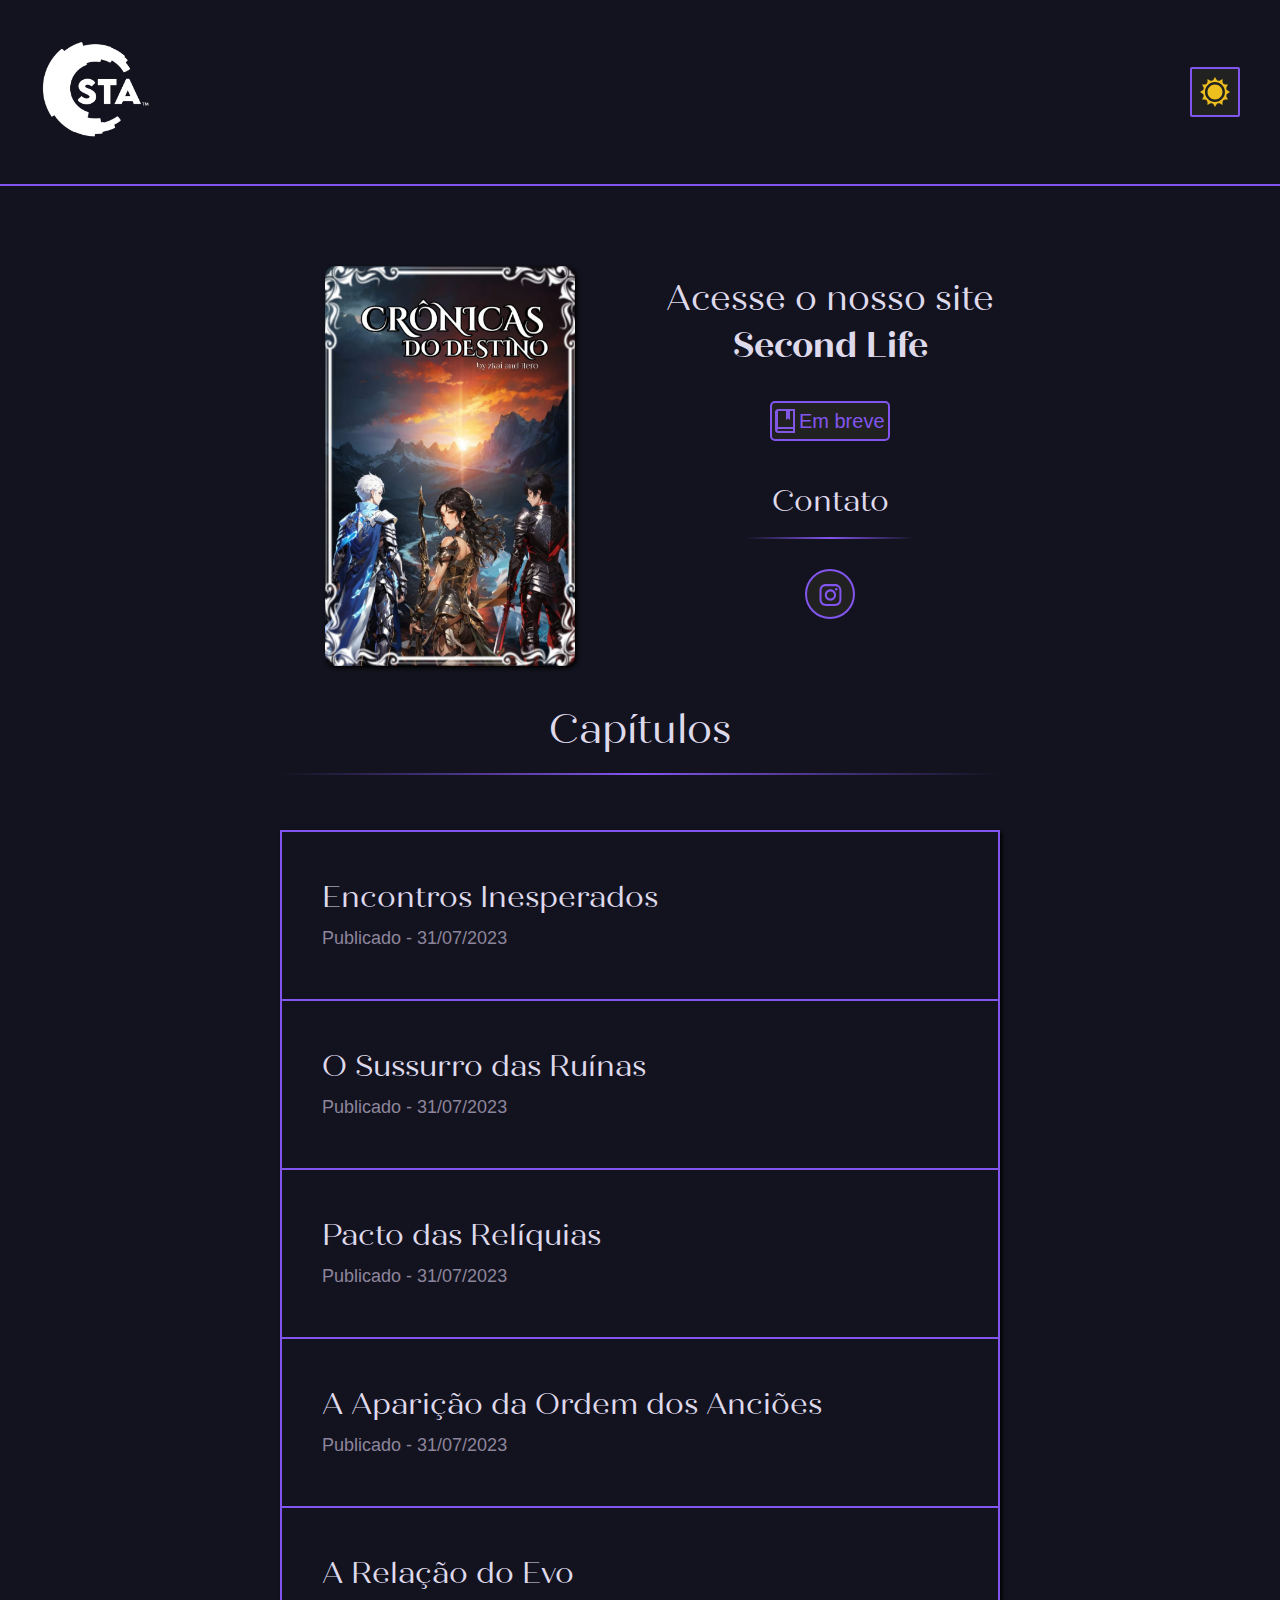
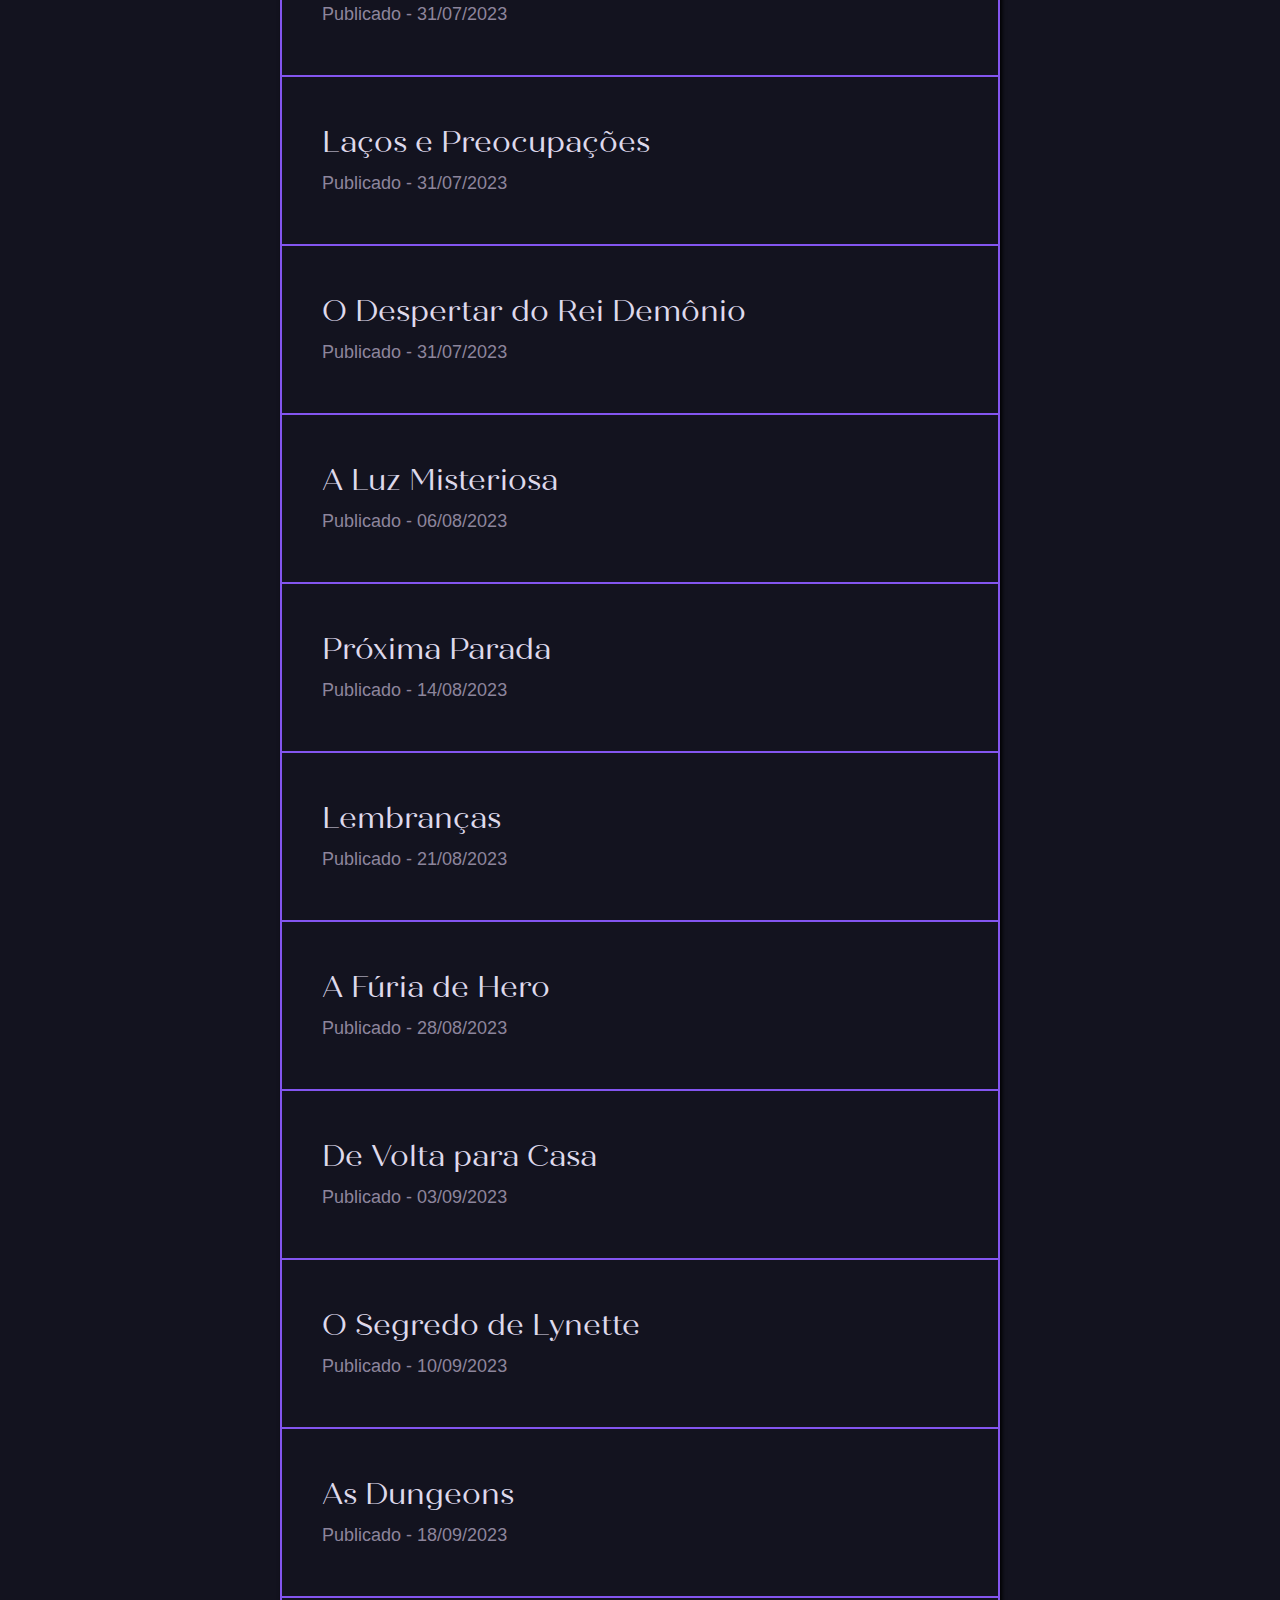
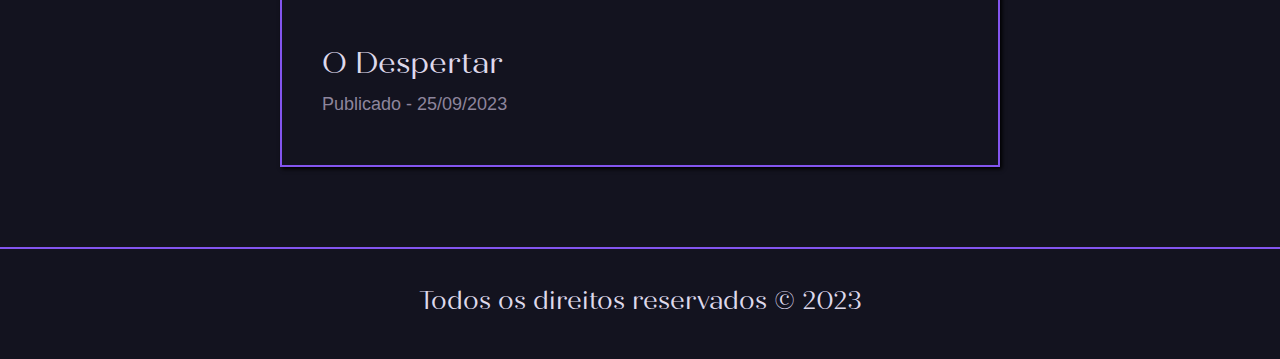
==== commit c70d4809: "commit: new chapters" ====
--- a/Assets/Pages/Capítulos-Destino.html
+++ b/Assets/Pages/Capítulos-Destino.html
@@ -131,6 +131,30 @@
                         <h3>Publicado - 28/08/2023</h3>
                     </div>
                 </a>
+                <a href="https://getinkspired.com/pt/story/355662/chapter/cap-tulo-12-de-volta-para-casa-990260/">
+                    <div>
+                        <h2>De Volta para Casa</h2>
+                        <h3>Publicado - 03/09/2023</h3>
+                    </div>
+                </a>
+                <a href="https://getinkspired.com/pt/story/355662/chapter/cap-tulo-13-o-segredo-de-lynette-990273/">
+                    <div>
+                        <h2>O Segredo de Lynette</h2>
+                        <h3>Publicado - 10/09/2023</h3>
+                    </div>
+                </a>
+                <a href="https://getinkspired.com/pt/story/355662/chapter/cap-tulo-14-as-dungeons-1002754/">
+                    <div>
+                        <h2>As Dungeons</h2>
+                        <h3>Publicado - 18/09/2023</h3>
+                    </div>
+                </a>
+                <a href="https://getinkspired.com/pt/story/355662/chapter/cap-tulo-15-o-despertar-1008010/">
+                    <div>
+                        <h2>O Despertar</h2>
+                        <h3>Publicado - 25/09/2023</h3>
+                    </div>
+                </a>
             </div>
         </section>
     </main>
